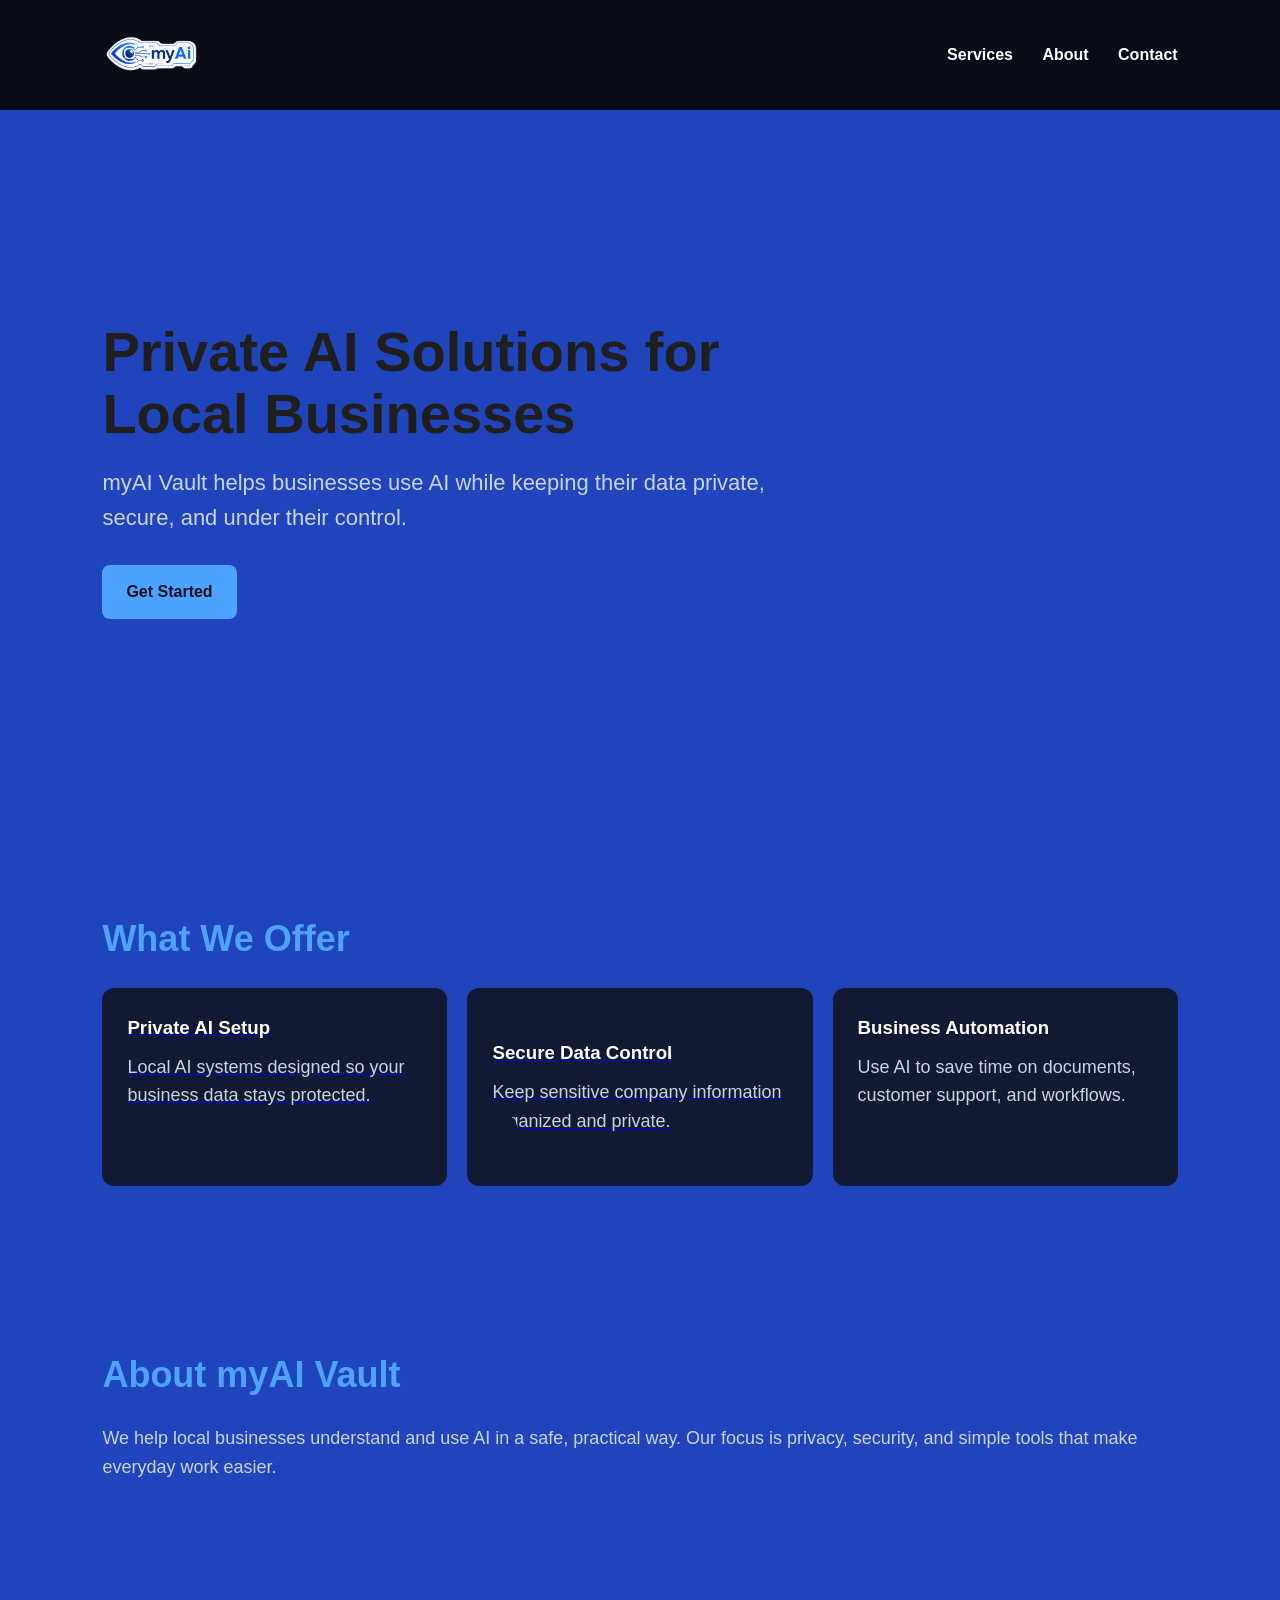
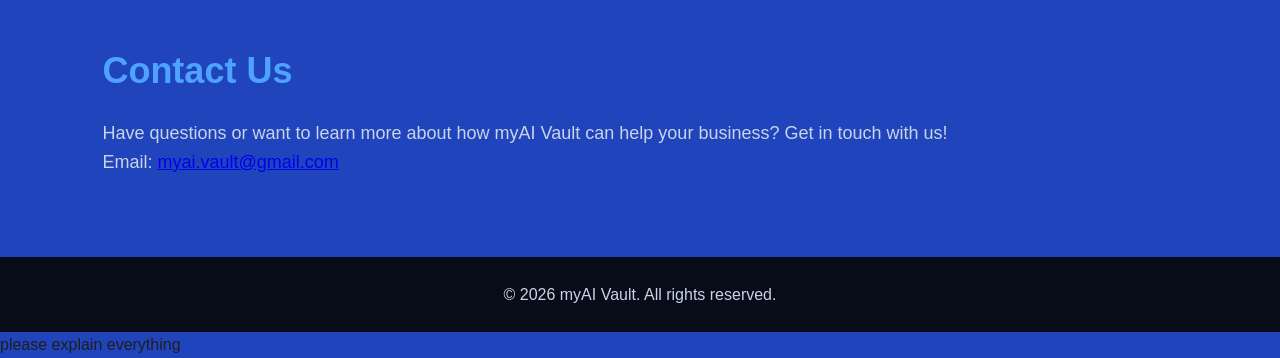
==== index.html @ fd5050d9 "created branch FinishingButtons" ====
<!DOCTYPE html>
<html lang="en">
  <head>
    <meta charset="UTF-8" />
    <meta name="viewport" content="width=device-width, initial-scale=1.0" />
    <title>myAI Vault</title>
    <link rel="stylesheet" href="style.css" />
  </head>

  <body>
    <header>
        <div class="logo-area">
          <img src="images/logo.png/Image 2 Jun 21, 2026, 12_37_47 PM.png" alt="myAI logo" />
        </div>
      

      <nav>
        <a href="#services">Services</a>
        <a href="#about">About</a>
        <a href="#contact">Contact</a>
      </nav>
    </header>

    <section class="hero">
      <h1>Private AI Solutions for Local Businesses</h1>
      <p>
        myAI Vault helps businesses use AI while keeping their data private,
        secure, and under their control.
      </p>
      <a href="#contact" class="button">Get Started</a>
    </section>

    <section id="services" class="section">
      <h2>What We Offer</h2>

      <div class="cards">
        <a href="Private_AI_Solutions.html" class="card card-button">
          <h3>Private AI Setup</h3>
          <p>Local AI systems designed so your business data stays protected.</p>
        </a>

        <div class="card">
         <a href="Secure_Data_Control.html" class="card card-button">
            <h3>Secure Data Control</h3>
            <p>Keep sensitive company information organized and private.</p>
        </a>
        </div>
        <div class="card">
          <h3>Business Automation</h3>
          <p>Use AI to save time on documents, customer support, and workflows.</p>
        </div>
      </div>
    </section>

    <section id="about" class="section">
      <h2>About myAI Vault</h2>
      <p>
        We help local businesses understand and use AI in a safe, practical way.
        Our focus is privacy, security, and simple tools that make everyday work
        easier.
      </p>
    </section>

    <section id="contact" class="section">
      <h2>Contact Us</h2>
      <p>
        Have questions or want to learn more about how myAI Vault can help your
        business? Get in touch with us!
      </p>

      <p>
        Email:
        <a href="mailto:myai.vault@gmail.com">myai.vault@gmail.com</a>
      </p>
    </section>

    <footer>
      <p>&copy; 2026 myAI Vault. All rights reserved.</p>
    </footer>
  </body>
</html> please explain everything
---- style.css ----
* {
  margin: 0;
  padding: 0;
  box-sizing: border-box;
}

body {
  background-color: #2044bb;
  color: rgb(32, 29, 29);
  font-family: Arial, sans-serif;
  line-height: 1.6;
}

header {
  height: 110px;  
  display: flex;
  justify-content: space-between;
  align-items: center;
  padding: 25px 8%;
  background-color: #080c18;
}

.logo {
  color: #4da3ff;
}

nav a {
  color: white;
  text-decoration: none;
  margin-left: 25px;
  font-weight: bold;
}

nav a:hover {
  color: #4da3ff;
}

.hero {
  min-height: 80vh;
  display: flex;
  flex-direction: column;
  justify-content: center;
  padding: 0 8%;
  max-width: 900px;
}

.hero h1 {
  font-size: 56px;
  line-height: 1.1;
  margin-bottom: 20px;
}

.hero p {
  font-size: 22px;
  color: #c8d4e8;
  margin-bottom: 30px;
}

.button {
  background-color: #4da3ff;
  color: #06101f;
  padding: 14px 24px;
  border-radius: 8px;
  text-decoration: none;
  font-weight: bold;
  width: fit-content;
}

.section {
  padding: 80px 8%;
}

.section h2 {
  font-size: 36px;
  color: #4da3ff;
  margin-bottom: 20px;
}

.cards {
  display: flex;
  gap: 20px;
  flex-wrap: wrap;
}

.card {
  background-color: #121a33;
  padding: 25px;
  border-radius: 12px;
  flex: 1;
  min-width: 250px;
}

.card h3 {
  color: white;
  margin-bottom: 10px;
}

.card p,
.section p {
  color: #c8d4e8;
  font-size: 18px;
}

footer {
  text-align: center;
  padding: 25px;
  background-color: #080c18;
  color: #c8d4e8;
}

.logo-area {
  display: flex;
  align-items: center;
  gap: 12px;
}

.logo-area img {
  width: 100px;
  height: auto;
  object-fit: contain;
}

.logo-area h2 {
  color: #4da3ff;
}
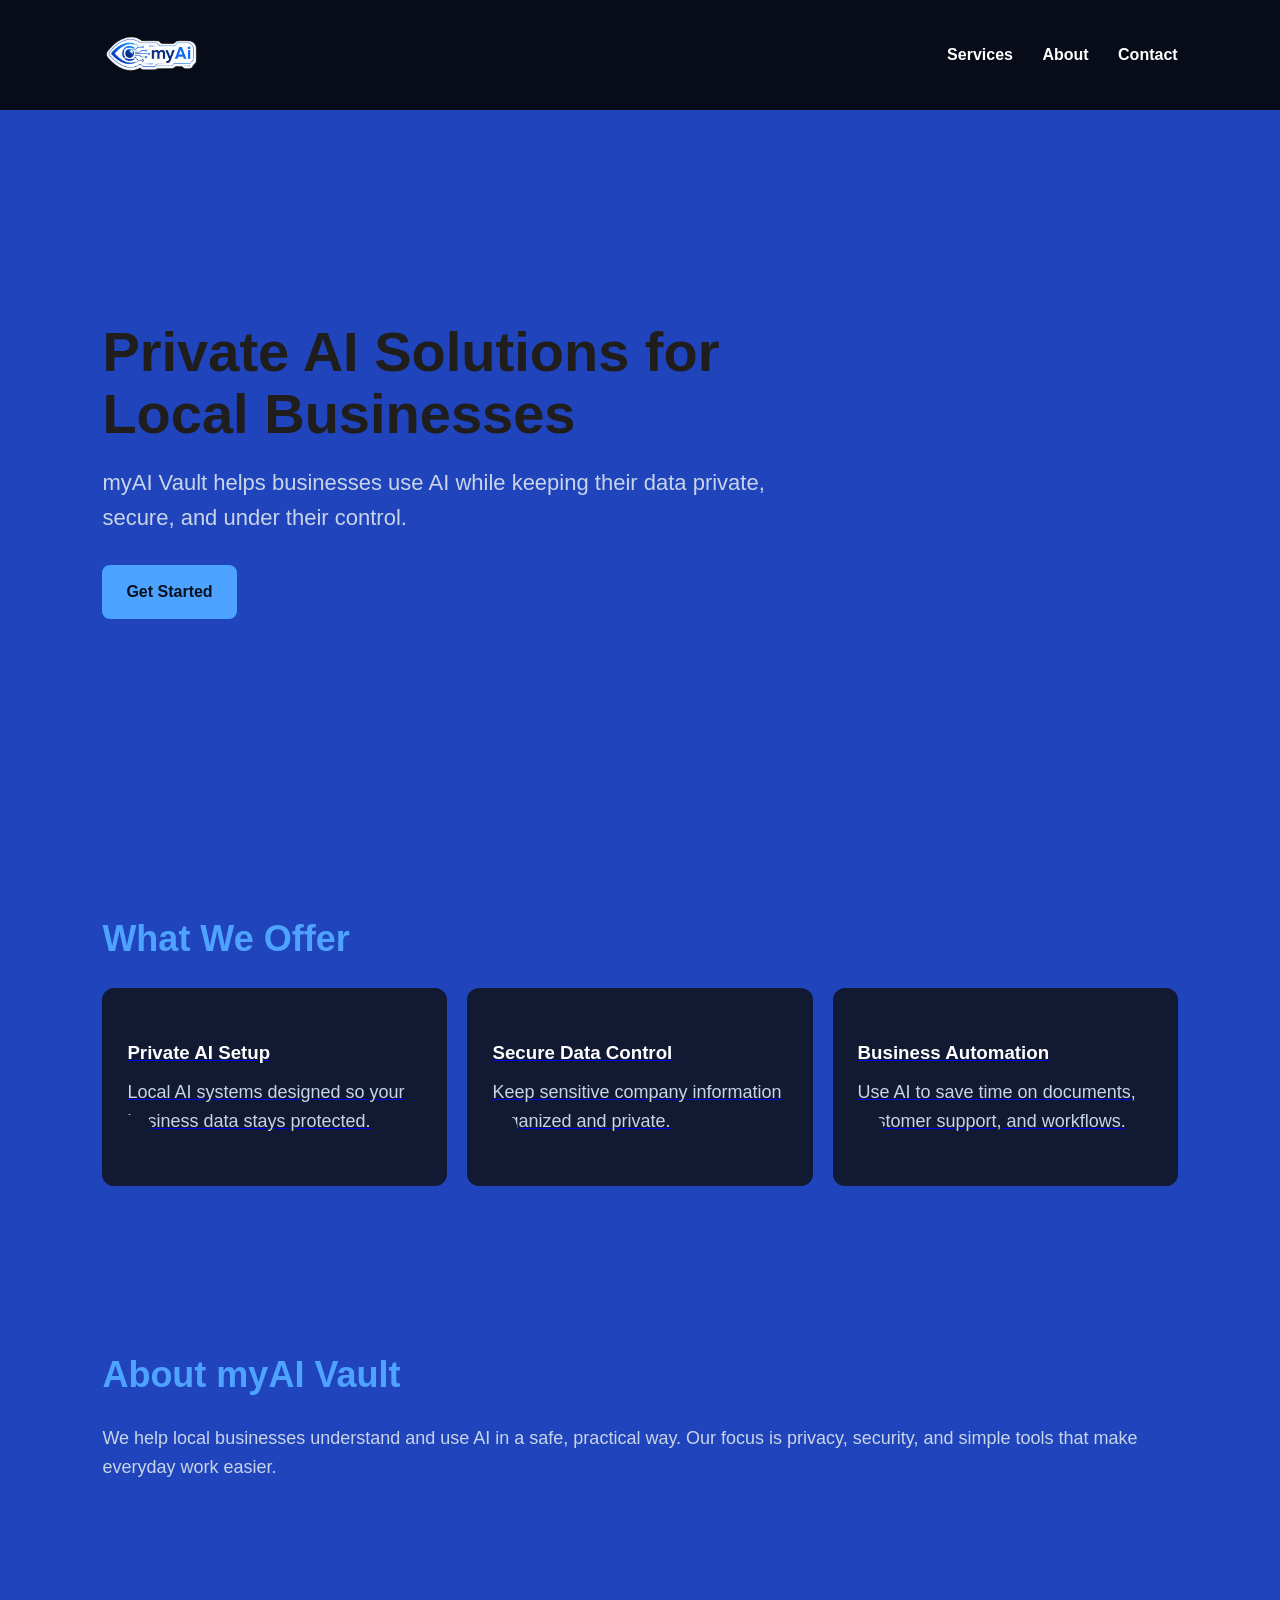
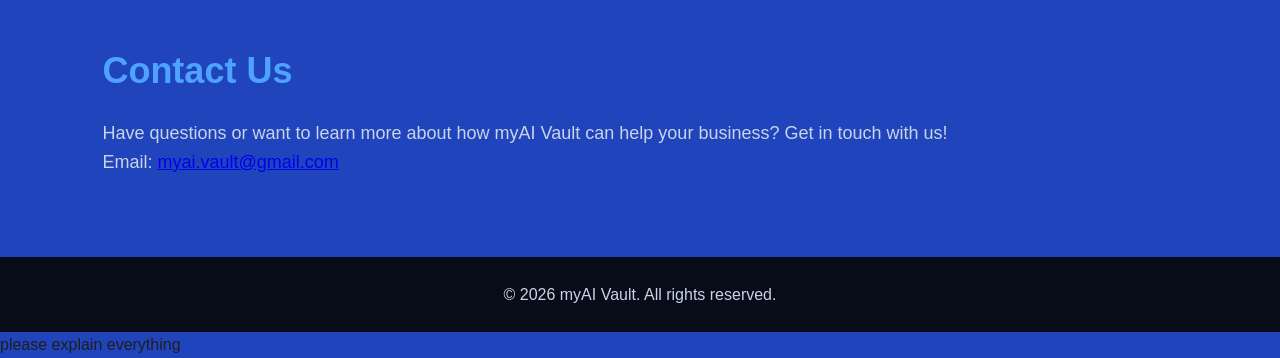
==== commit 671f6c1f: "finishing page updates" ====
--- a/index.html
+++ b/index.html
@@ -34,21 +34,26 @@
       <h2>What We Offer</h2>
 
       <div class="cards">
-        <a href="Private_AI_Solutions.html" class="card card-button">
-          <h3>Private AI Setup</h3>
-          <p>Local AI systems designed so your business data stays protected.</p>
-        </a>
+        <div class="card">
+          <a href="Private_AI_Solutions.html" class="card card-button">
+            <h3>Private AI Setup</h3>
+            <p>Local AI systems designed so your business data stays protected.</p>
+          </a>
+        </div>
 
         <div class="card">
          <a href="Secure_Data_Control.html" class="card card-button">
             <h3>Secure Data Control</h3>
             <p>Keep sensitive company information organized and private.</p>
-        </a>
+          </a>
         </div>
+        
         <div class="card">
-          <h3>Business Automation</h3>
-          <p>Use AI to save time on documents, customer support, and workflows.</p>
-        </div>
+          <a href="Business_Automation.html" class="card card-button">
+            <h3>Business Automation</h3>
+            <p>Use AI to save time on documents, customer support, and workflows.</p>
+          </a>
+      </div>
       </div>
     </section>
 
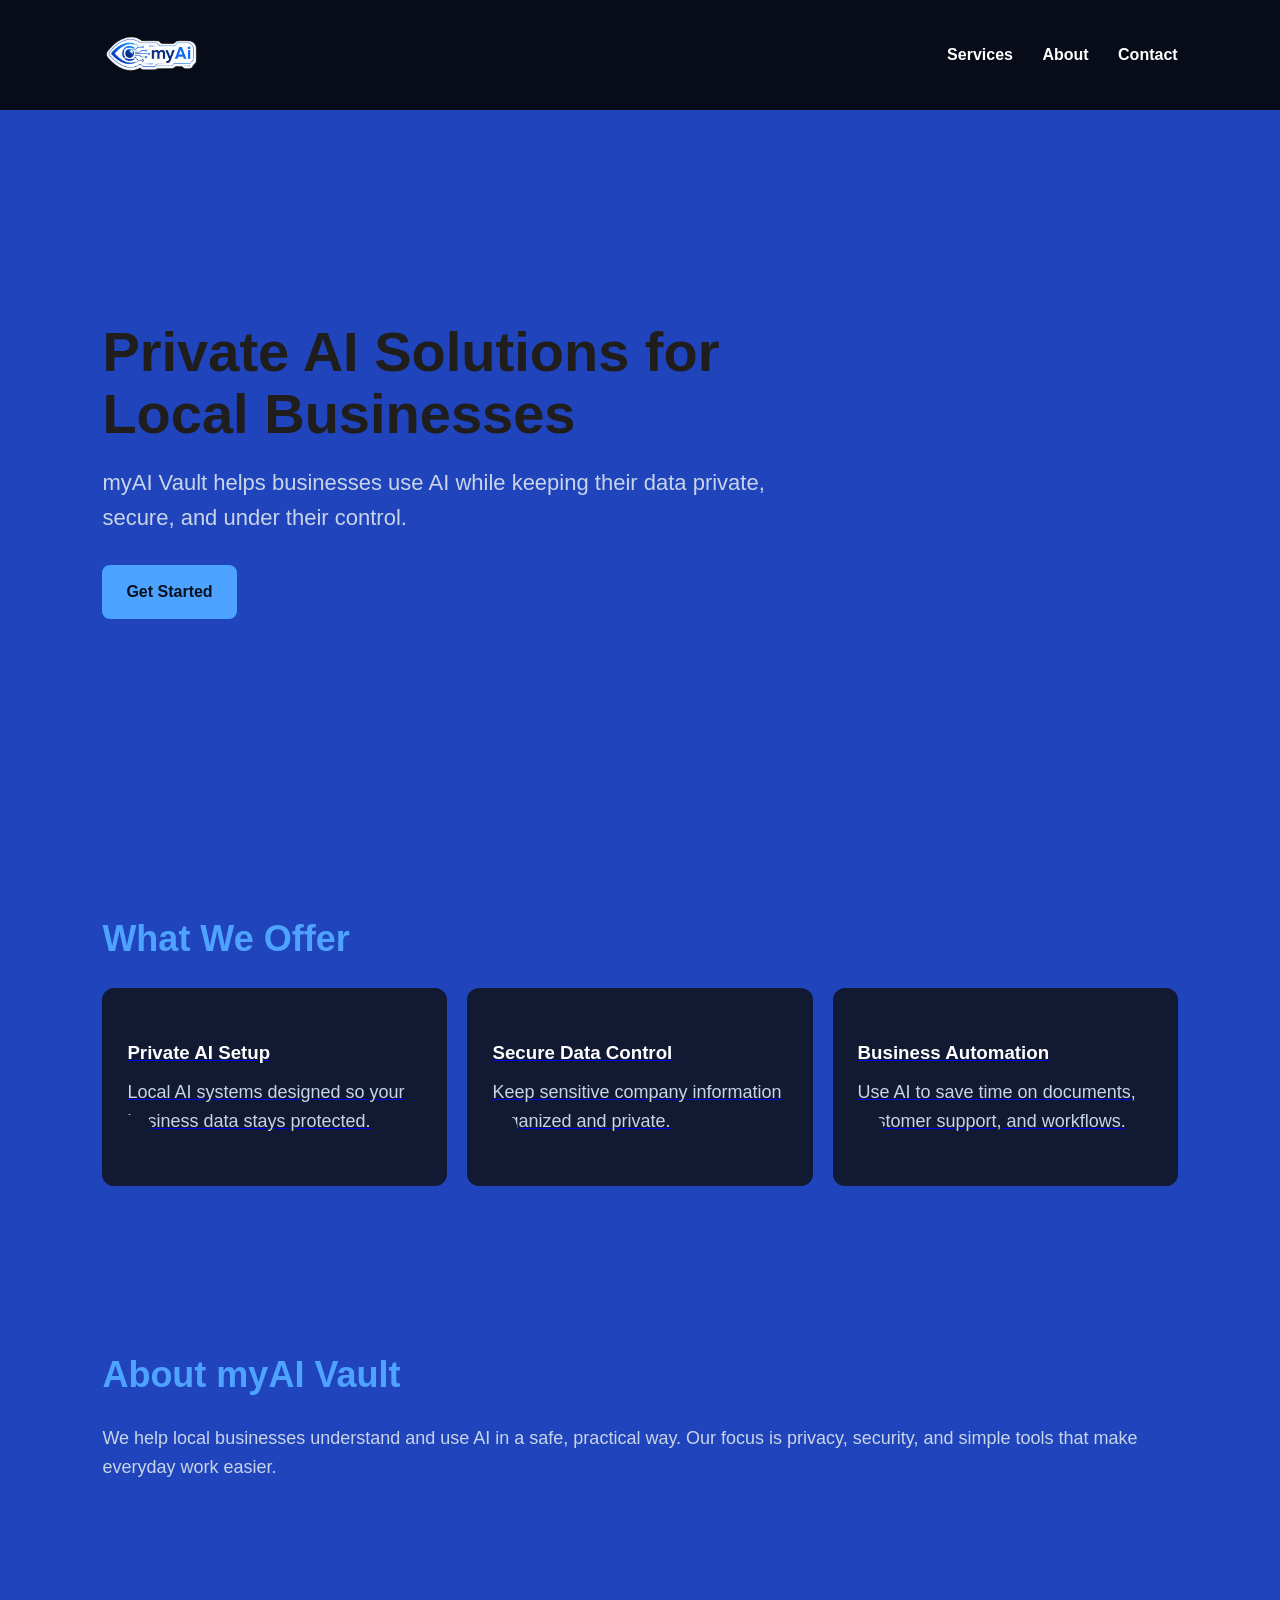
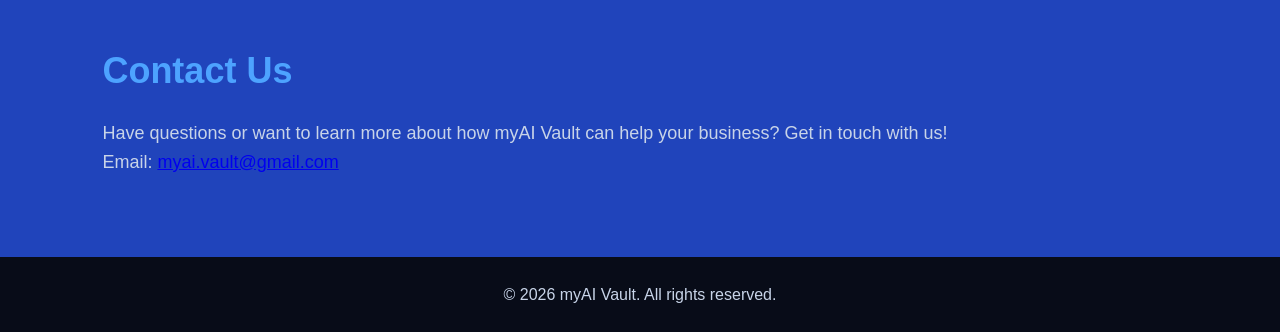
==== commit 43062194: "removing foot note" ====
--- a/index.html
+++ b/index.html
@@ -83,4 +83,4 @@
       <p>&copy; 2026 myAI Vault. All rights reserved.</p>
     </footer>
   </body>
-</html> please explain everything+</html> 
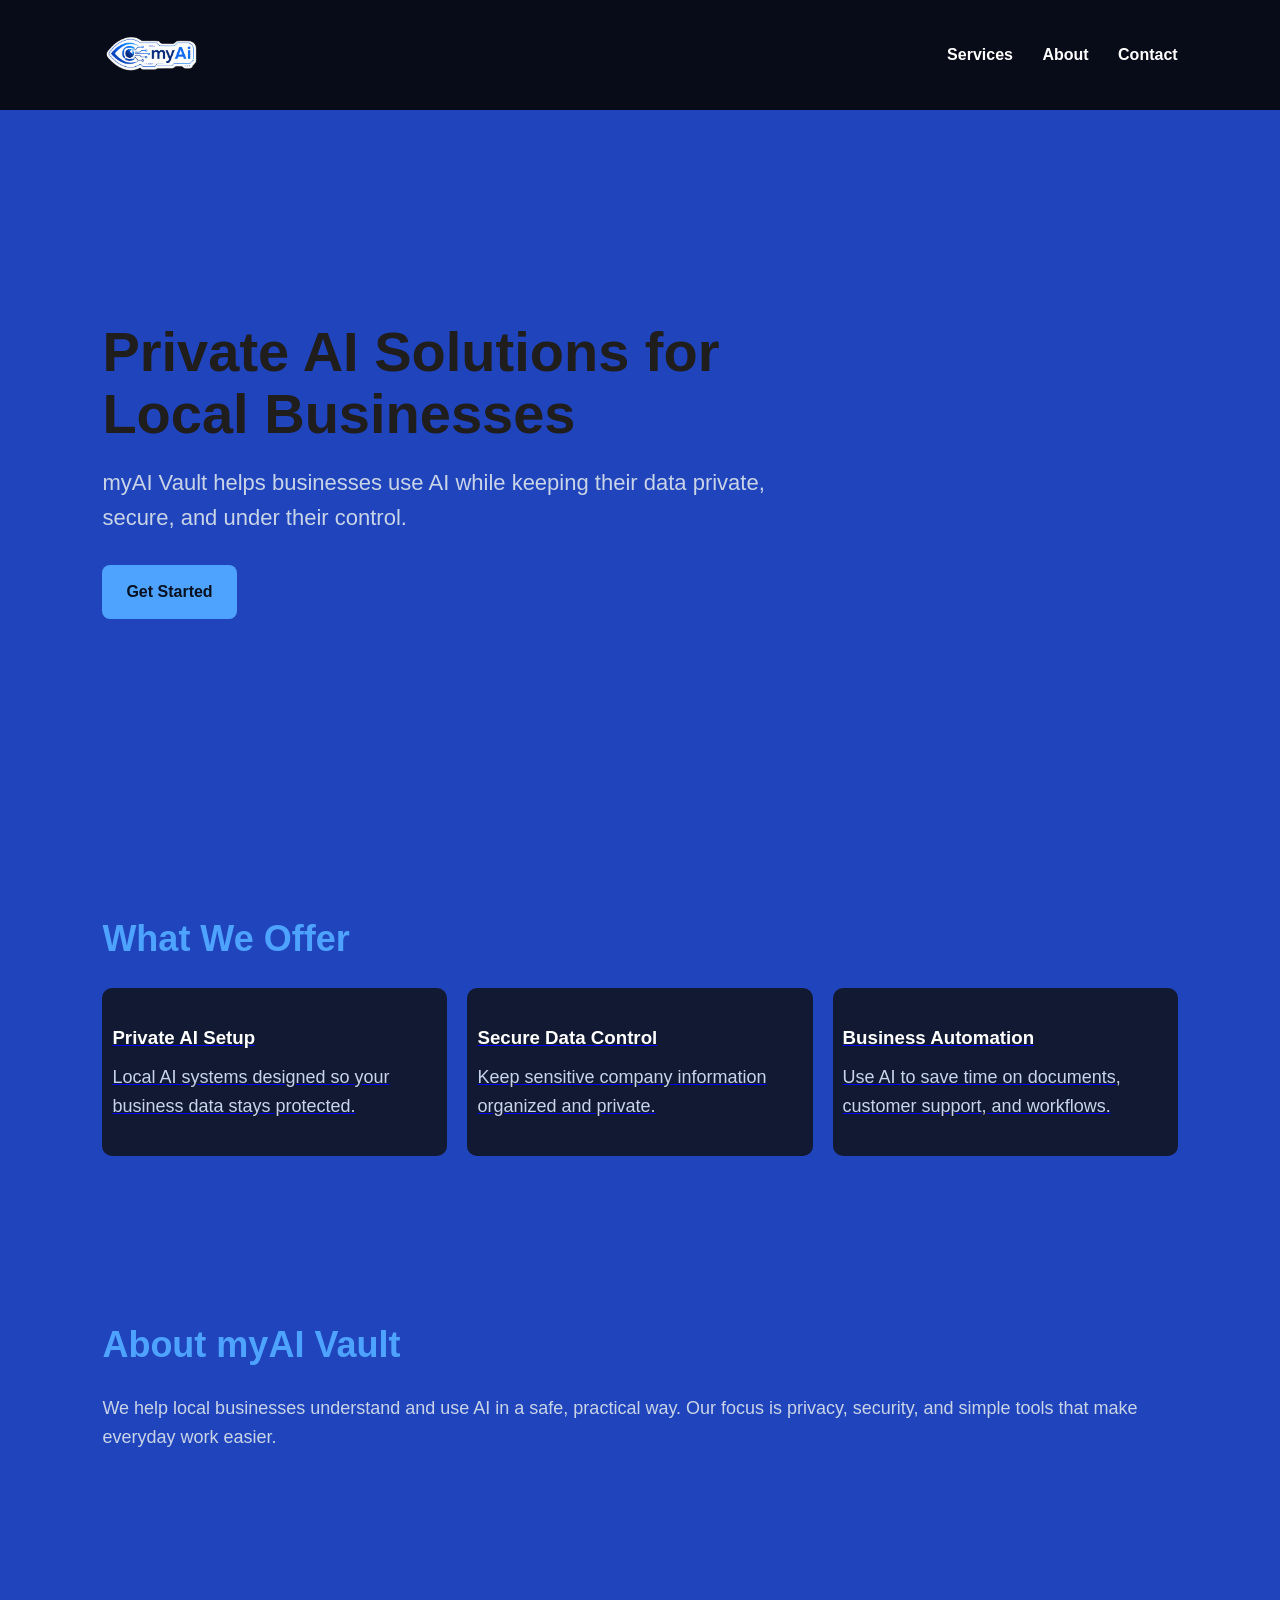
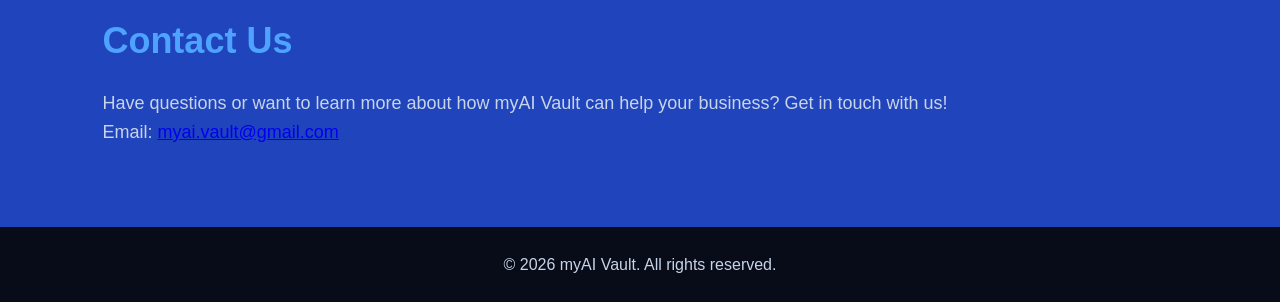
==== commit f8437fe3: ".cloud: padding 25 to 10 and border radius from 12 to 10" ====
--- a/index.html
+++ b/index.html
@@ -83,4 +83,4 @@
       <p>&copy; 2026 myAI Vault. All rights reserved.</p>
     </footer>
   </body>
-</html> +</html> 
--- a/style.css
+++ b/style.css
@@ -84,8 +84,8 @@
 
 .card {
   background-color: #121a33;
-  padding: 25px;
-  border-radius: 12px;
+  padding: 10px;
+  border-radius: 10px;
   flex: 1;
   min-width: 250px;
 }
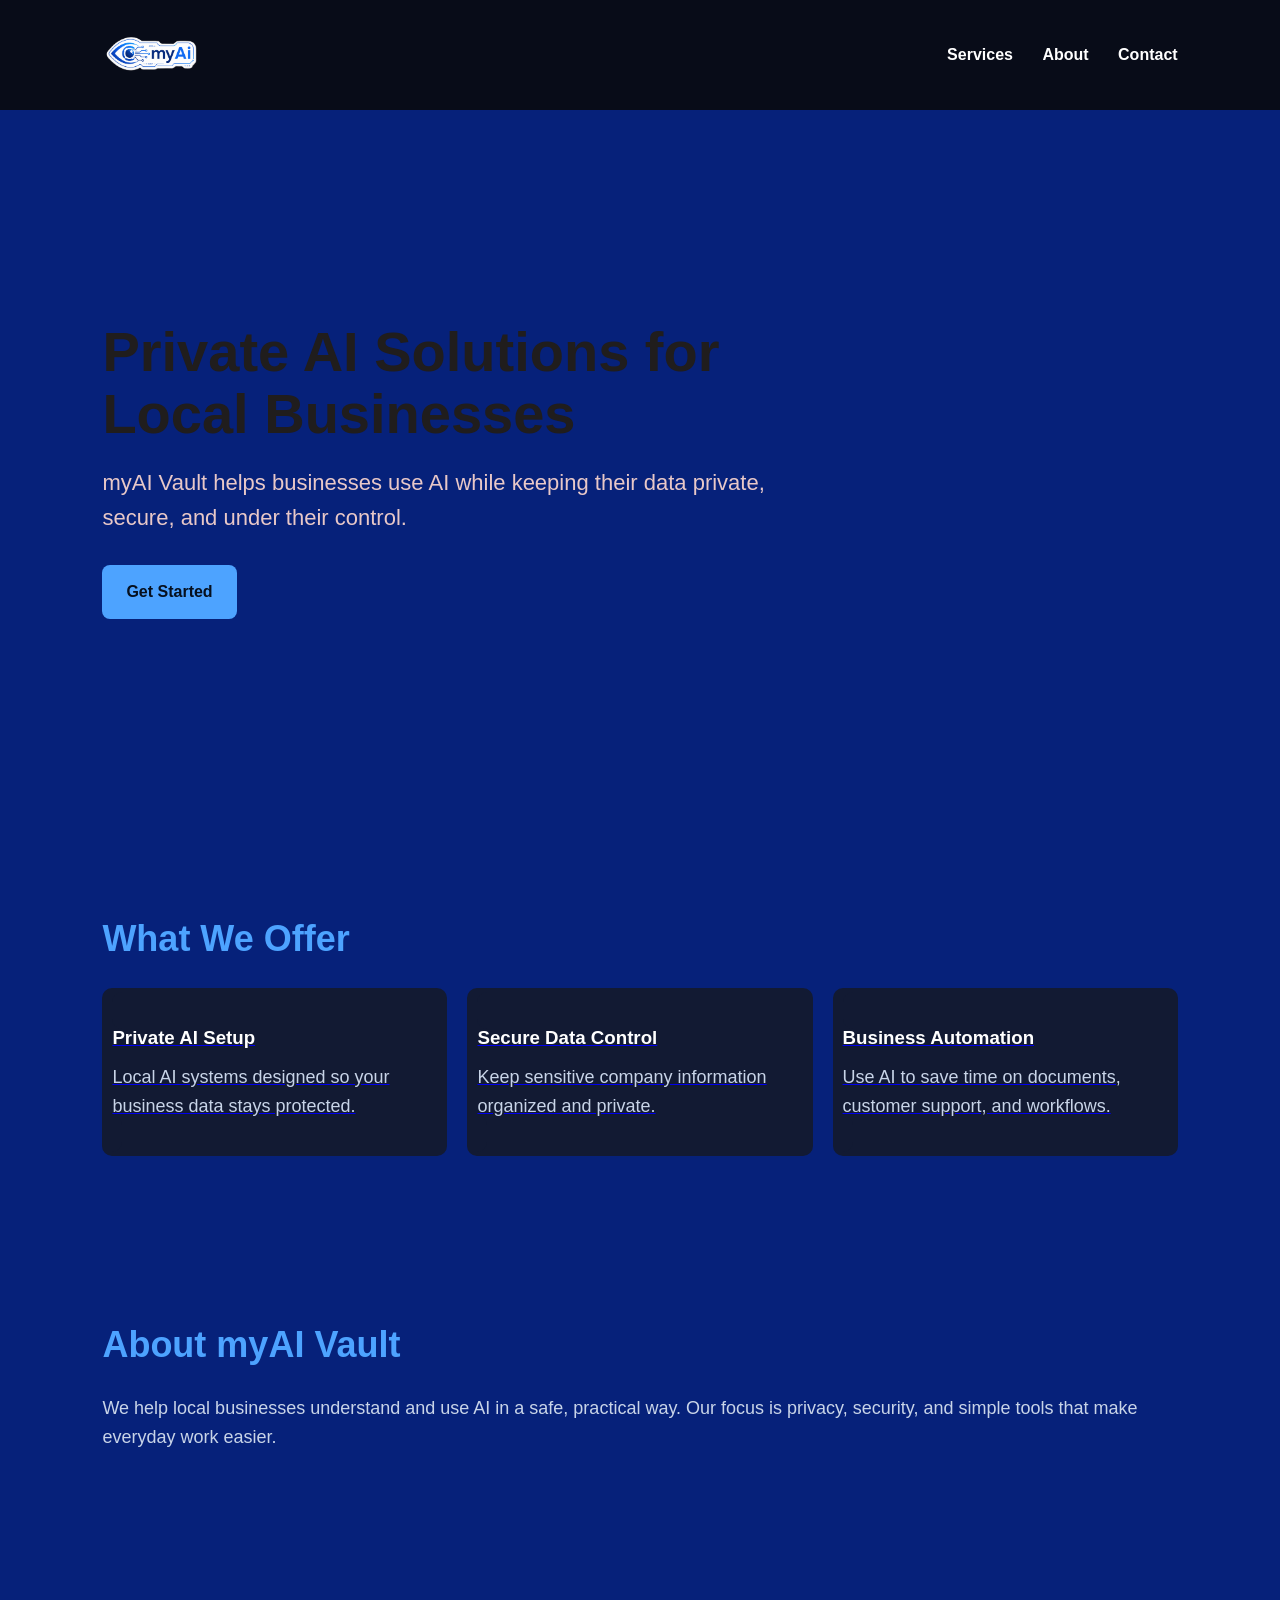
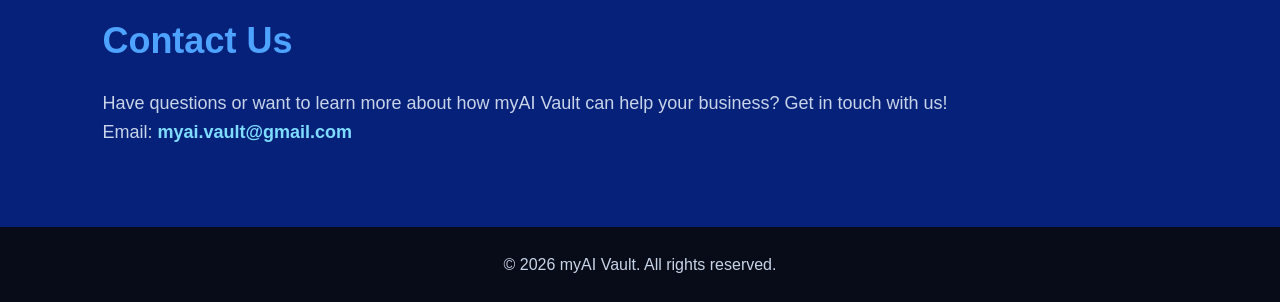
==== commit bf062480: "added WebPics and changed the color of the contact email" ====
--- a/index.html
+++ b/index.html
@@ -29,6 +29,7 @@
       </p>
       <a href="#contact" class="button">Get Started</a>
     </section>
+
 
     <section id="services" class="section">
       <h2>What We Offer</h2>
--- a/style.css
+++ b/style.css
@@ -5,7 +5,7 @@
 }
 
 body {
-  background-color: #2044bb;
+  background-color: #06217a;
   color: rgb(32, 29, 29);
   font-family: Arial, sans-serif;
   line-height: 1.6;
@@ -52,7 +52,7 @@
 
 .hero p {
   font-size: 22px;
-  color: #c8d4e8;
+  color: #e8c8c8;
   margin-bottom: 30px;
 }
 
@@ -122,4 +122,15 @@
 
 .logo-area h2 {
   color: #4da3ff;
+}
+
+#contact a {
+  color: #7ddcff;
+  font-weight: bold;
+  text-decoration: none;
+}
+
+#contact a:hover {
+  color: white;
+  text-decoration: underline;
 }
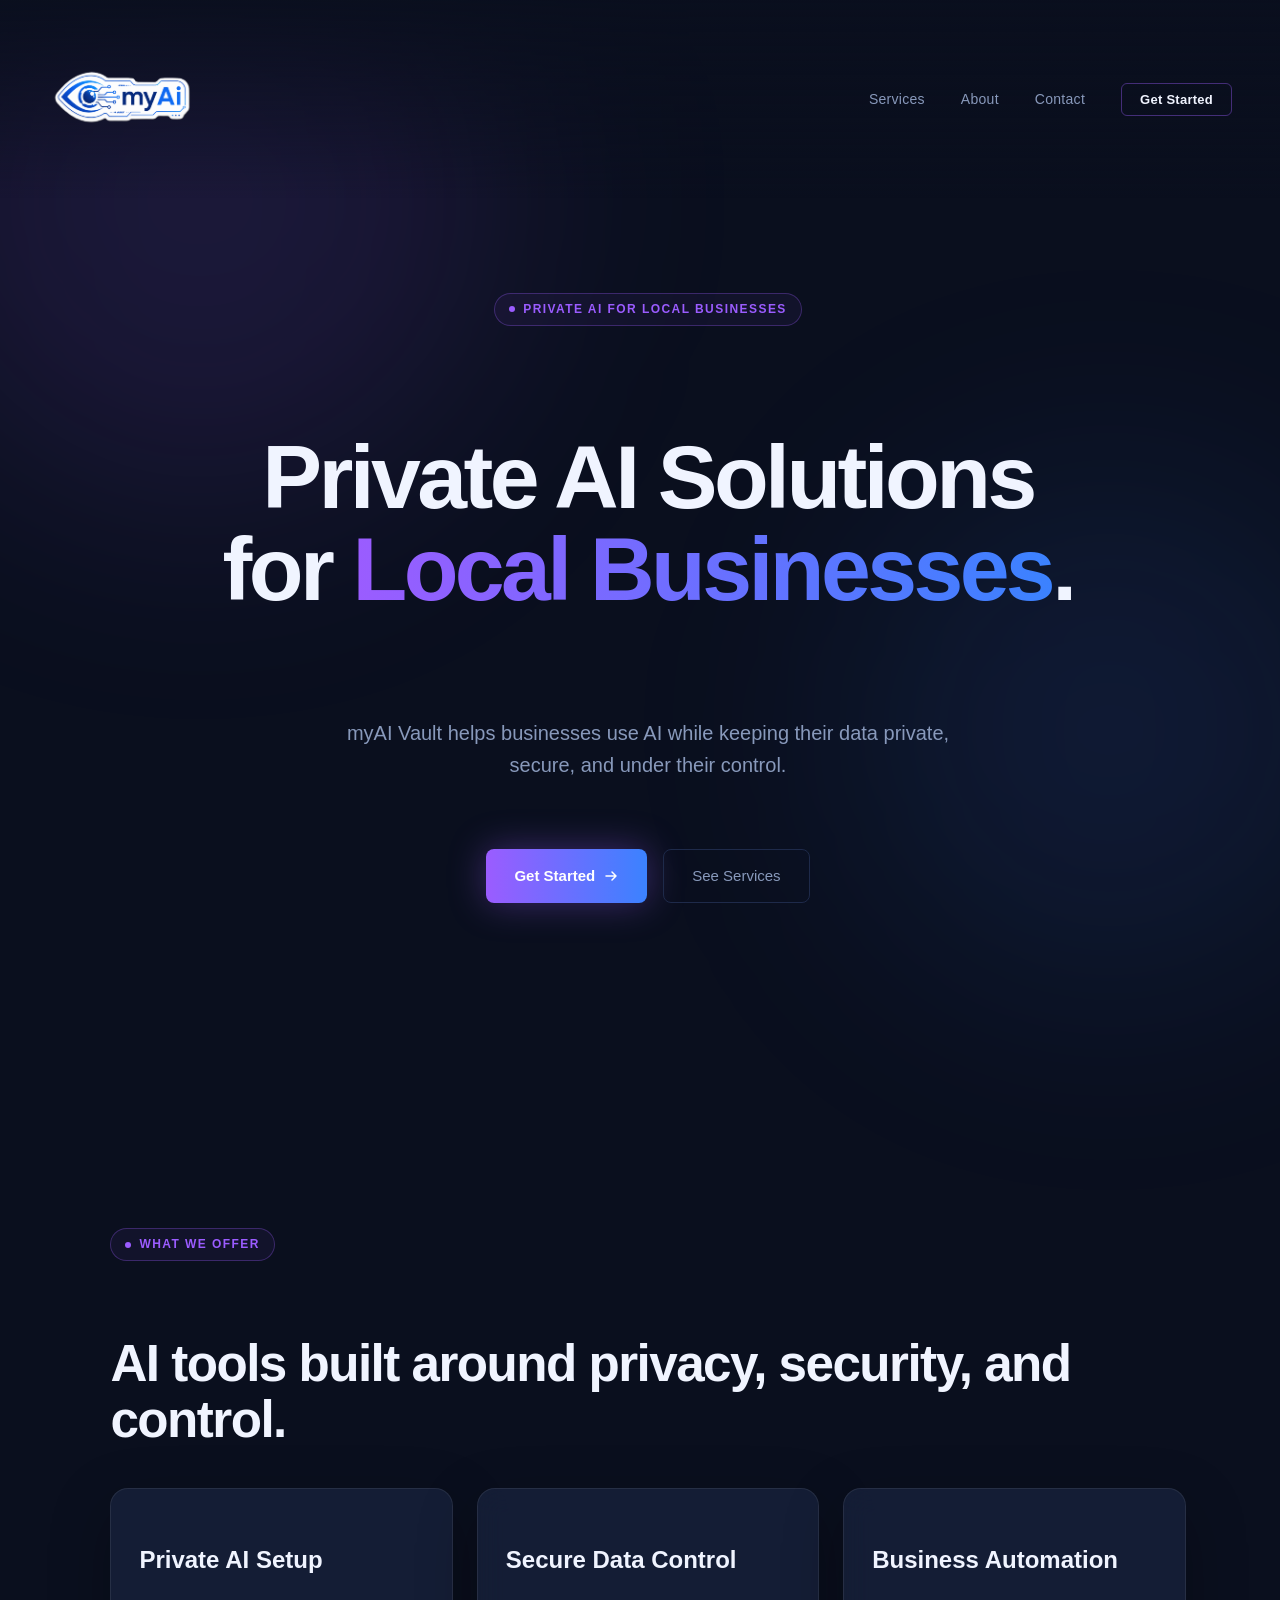
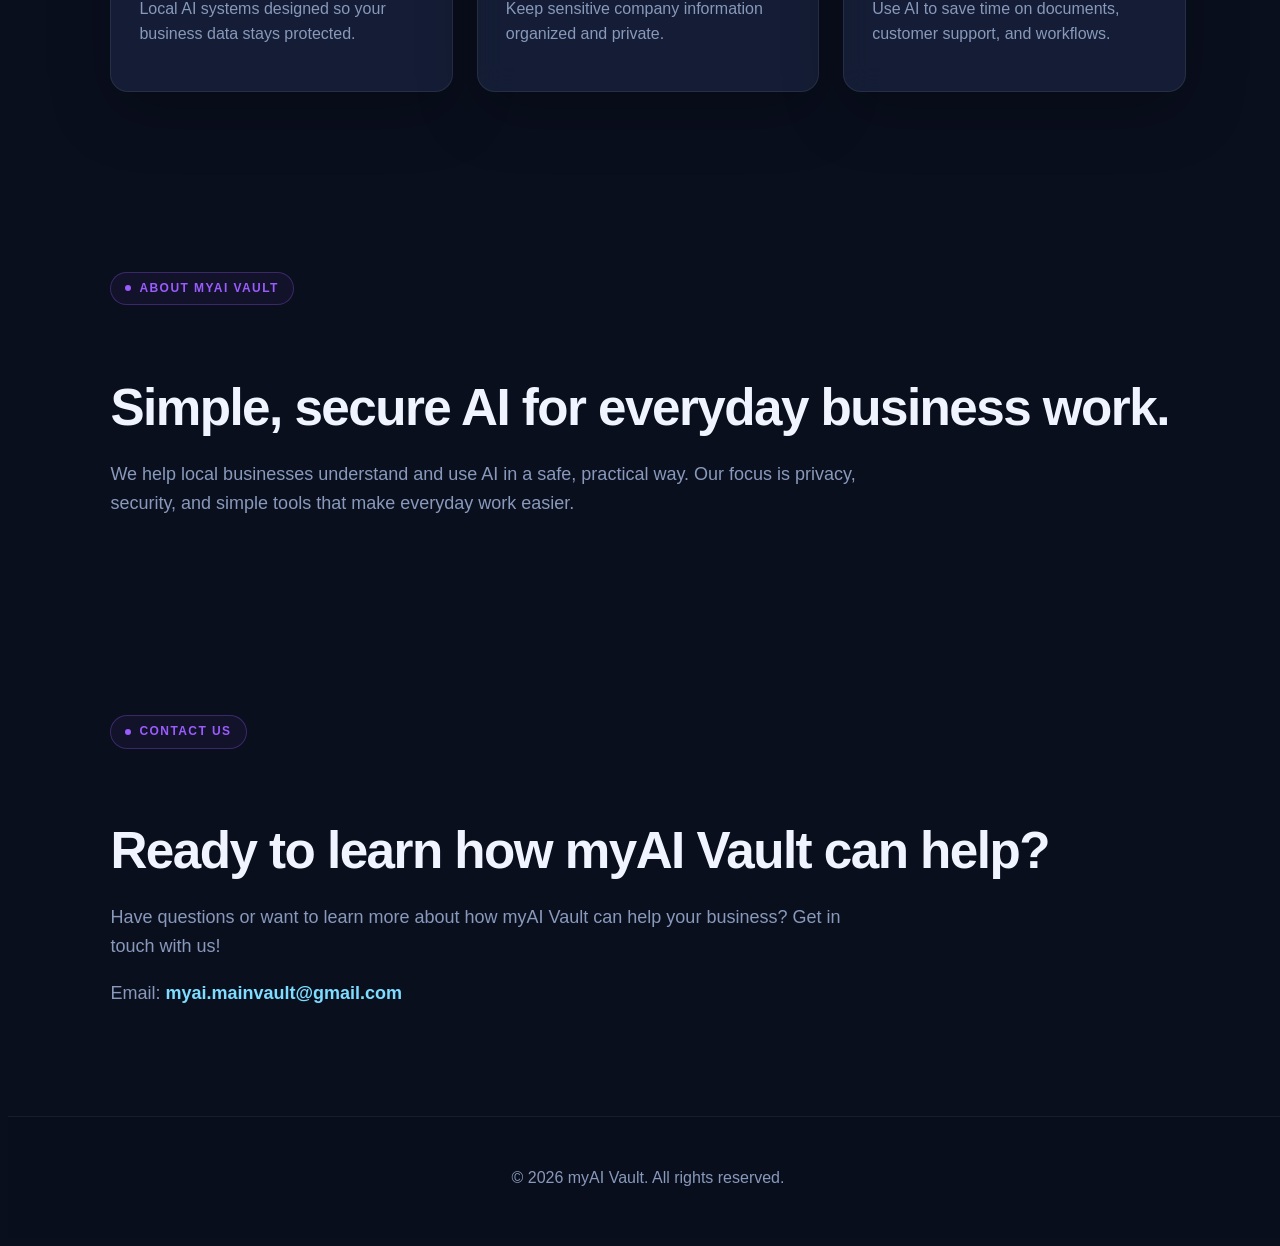
==== commit 7e89205d: "add pictures and new web design" ====
--- a/index.html
+++ b/index.html
@@ -3,63 +3,94 @@
   <head>
     <meta charset="UTF-8" />
     <meta name="viewport" content="width=device-width, initial-scale=1.0" />
-    <title>myAI Vault</title>
+    <title>myAI Vault - Think Faster</title>
     <link rel="stylesheet" href="style.css" />
   </head>
 
   <body>
-    <header>
-        <div class="logo-area">
-          <img src="images/logo.png/Image 2 Jun 21, 2026, 12_37_47 PM.png" alt="myAI logo" />
-        </div>
-      
+    <canvas id="c"></canvas>
 
-      <nav>
-        <a href="#services">Services</a>
-        <a href="#about">About</a>
-        <a href="#contact">Contact</a>
-      </nav>
-    </header>
+    <nav>
+      <div class="logo-area">
+        <img
+          src="images/logo.png/Image 2 Jun 21, 2026, 12_37_47 PM.png"
+          alt="myAI Vault logo"
+        />
+      </div>
+
+      <ul>
+        <li><a href="#services">Services</a></li>
+        <li><a href="#about">About</a></li>
+        <li><a href="#contact">Contact</a></li>
+        <li>
+          <a href="#contact" class="nav-cta">Get Started</a>
+        </li>
+      </ul>
+    </nav>
 
     <section class="hero">
-      <h1>Private AI Solutions for Local Businesses</h1>
-      <p>
+      <div class="eyebrow">Private AI for local businesses</div>
+
+      <h1>
+        Private AI Solutions<br />
+        for <em>Local Businesses</em>.
+      </h1>
+
+      <p class="sub">
         myAI Vault helps businesses use AI while keeping their data private,
         secure, and under their control.
       </p>
-      <a href="#contact" class="button">Get Started</a>
+
+      <div class="actions">
+        <a href="#contact" class="btn-primary">
+          Get Started
+          <svg width="16" height="16" viewBox="0 0 16 16" fill="none">
+            <path
+              d="M3 8h10M9 4l4 4-4 4"
+              stroke="currentColor"
+              stroke-width="1.5"
+              stroke-linecap="round"
+              stroke-linejoin="round"
+            />
+          </svg>
+        </a>
+
+        <a href="#services" class="btn-ghost">See Services</a>
+      </div>
     </section>
 
-
     <section id="services" class="section">
-      <h2>What We Offer</h2>
+      <div class="eyebrow">What We Offer</div>
+      <h2>AI tools built around privacy, security, and control.</h2>
 
       <div class="cards">
-        <div class="card">
-          <a href="Private_AI_Solutions.html" class="card card-button">
-            <h3>Private AI Setup</h3>
-            <p>Local AI systems designed so your business data stays protected.</p>
-          </a>
-        </div>
+        <a href="Private_AI_Solutions.html" class="card card-button">
+          <h3>Private AI Setup</h3>
+          <p>
+            Local AI systems designed so your business data stays protected.
+          </p>
+        </a>
 
-        <div class="card">
-         <a href="Secure_Data_Control.html" class="card card-button">
-            <h3>Secure Data Control</h3>
-            <p>Keep sensitive company information organized and private.</p>
-          </a>
-        </div>
-        
-        <div class="card">
-          <a href="Business_Automation.html" class="card card-button">
-            <h3>Business Automation</h3>
-            <p>Use AI to save time on documents, customer support, and workflows.</p>
-          </a>
-      </div>
+        <a href="Secure_Data_Control.html" class="card card-button">
+          <h3>Secure Data Control</h3>
+          <p>
+            Keep sensitive company information organized and private.
+          </p>
+        </a>
+
+        <a href="Business_Automation.html" class="card card-button">
+          <h3>Business Automation</h3>
+          <p>
+            Use AI to save time on documents, customer support, and workflows.
+          </p>
+        </a>
       </div>
     </section>
 
     <section id="about" class="section">
-      <h2>About myAI Vault</h2>
+      <div class="eyebrow">About myAI Vault</div>
+      <h2>Simple, secure AI for everyday business work.</h2>
+
       <p>
         We help local businesses understand and use AI in a safe, practical way.
         Our focus is privacy, security, and simple tools that make everyday work
@@ -68,7 +99,9 @@
     </section>
 
     <section id="contact" class="section">
-      <h2>Contact Us</h2>
+      <div class="eyebrow">Contact Us</div>
+      <h2>Ready to learn how myAI Vault can help?</h2>
+
       <p>
         Have questions or want to learn more about how myAI Vault can help your
         business? Get in touch with us!
@@ -76,12 +109,14 @@
 
       <p>
         Email:
-        <a href="mailto:myai.vault@gmail.com">myai.vault@gmail.com</a>
+        <a href="mailto:myai.mainSvault@gmail.com">myai.mainvault@gmail.com</a>
       </p>
     </section>
 
     <footer>
       <p>&copy; 2026 myAI Vault. All rights reserved.</p>
     </footer>
+
+    <script src="particles.js"></script>
   </body>
-</html> 
+</html>
--- a/style.css
+++ b/style.css
@@ -1,136 +1,400 @@
-* {
+d@import url("https://fonts.googleapis.com/css2?family=Inter:wght@300;400;500;600&family=Space+Grotesk:wght@400;500;700&display=swap");
+
+*,
+*::before,
+*::after {
+  box-sizing: border-box;
   margin: 0;
   padding: 0;
-  box-sizing: border-box;
-}
-
+}
+
+:root {
+  --navy: #0a0f1e;
+  --slate: #1e2a4a;
+  --blue: #3b82ff;
+  --purple: #9b5cff;
+  --blue-dim: rgba(59, 130, 255, 0.15);
+  --purple-dim: rgba(155, 92, 255, 0.15);
+  --white: #f0f4ff;
+  --muted: #8899bb;
+}
+
+html,
 body {
-  background-color: #06217a;
-  color: rgb(32, 29, 29);
-  font-family: Arial, sans-serif;
+  width: 100%;
+  min-height: 100%;
+  background: var(--navy);
+  color: var(--white);
+  font-family: "Inter", Arial, sans-serif;
   line-height: 1.6;
-}
-
-header {
-  height: 110px;  
-  display: flex;
+  overflow-x: hidden;
+  scroll-behavior: smooth;
+}
+
+/* Background glow */
+body::before,
+body::after {
+  content: "";
+  position: fixed;
+  border-radius: 50%;
+  filter: blur(120px);
+  pointer-events: none;
+  z-index: 0;
+}
+
+body::before {
+  width: 600px;
+  height: 600px;
+  background: rgba(155, 92, 255, 0.12);
+  top: -100px;
+  left: -100px;
+}
+
+body::after {
+  width: 500px;
+  height: 500px;
+  background: rgba(59, 130, 255, 0.1);
+  bottom: -80px;
+  right: -80px;
+}
+
+/* Moving background canvas */
+canvas {
+  position: fixed;
+  top: 0;
+  left: 0;
+  width: 100%;
+  height: 100%;
+  pointer-events: none;
+}
+
+/* Navigation */
+nav {
+  position: fixed;
+  top: 0;
+  left: 0;
+  right: 0;
+  z-index: 100;
+  display: flex;
+  align-items: center;
   justify-content: space-between;
-  align-items: center;
-  padding: 25px 8%;
-  background-color: #080c18;
-}
-
-.logo {
-  color: #4da3ff;
-}
-
-nav a {
-  color: white;
+  padding: 24px 48px;
+  background: linear-gradient(
+    to bottom,
+    rgba(10, 15, 30, 0.95) 0%,
+    rgba(10, 15, 30, 0.4) 60%,
+    transparent 100%
+  );
+}
+
+.logo-area {
+  display: flex;
+  align-items: center;
+}
+
+.logo-area img {
+  width: 150px;
+  height: auto;
+  object-fit: contain;
+}
+
+nav ul {
+  list-style: none;
+  display: flex;
+  align-items: center;
+  gap: 36px;
+}
+
+nav ul a {
+  color: var(--muted);
   text-decoration: none;
-  margin-left: 25px;
-  font-weight: bold;
-}
-
-nav a:hover {
-  color: #4da3ff;
-}
-
+  font-size: 14px;
+  font-weight: 500;
+  letter-spacing: 0.02em;
+  transition: color 0.2s;
+}
+
+nav ul a:hover {
+  color: var(--white);
+}
+
+.nav-cta {
+  font-size: 13px;
+  font-weight: 600;
+  color: var(--white) !important;
+  border: 1px solid rgba(155, 92, 255, 0.4);
+  padding: 8px 18px;
+  border-radius: 6px;
+  transition: border-color 0.2s, background 0.2s;
+}
+
+.nav-cta:hover {
+  border-color: var(--purple);
+  background: var(--purple-dim);
+}
+
+/* Hero section */
 .hero {
-  min-height: 80vh;
+  position: relative;
+  z-index: 10;
+  min-height: 100vh;
   display: flex;
   flex-direction: column;
+  align-items: center;
   justify-content: center;
-  padding: 0 8%;
+  text-align: center;
+  padding: 140px 24px 90px;
+}
+
+.eyebrow {
+  display: inline-flex;
+  align-items: center;
+  gap: 8px;
+  font-size: 12px;
+  font-weight: 600;
+  letter-spacing: 0.12em;
+  text-transform: uppercase;
+  color: var(--purple);
+  border: 1px solid rgba(155, 92, 255, 0.3);
+  padding: 6px 14px;
+  border-radius: 100px;
+  margin-bottom: 32px;
+  background: rgba(155, 92, 255, 0.06);
+  opacity: 0;
+  transform: translateY(12px);
+  animation: fadeUp 0.7s ease 0.2s forwards;
+}
+
+.eyebrow::before {
+  content: "";
+  width: 6px;
+  height: 6px;
+  border-radius: 50%;
+  background: var(--purple);
+  animation: pulse 2s infinite;
+}
+
+h1 {
+  font-family: "Space Grotesk", Arial, sans-serif;
+  font-size: clamp(48px, 7vw, 96px);
+  font-weight: 700;
+  line-height: 1.02;
+  letter-spacing: -0.04em;
   max-width: 900px;
-}
-
-.hero h1 {
-  font-size: 56px;
-  line-height: 1.1;
-  margin-bottom: 20px;
-}
-
-.hero p {
-  font-size: 22px;
-  color: #e8c8c8;
-  margin-bottom: 30px;
-}
-
-.button {
-  background-color: #4da3ff;
-  color: #06101f;
-  padding: 14px 24px;
+  opacity: 0;
+  transform: translateY(16px);
+  animation: fadeUp 0.8s ease 0.4s forwards;
+}
+
+h1 em {
+  font-style: normal;
+  background: linear-gradient(90deg, var(--purple) 0%, var(--blue) 100%);
+  -webkit-background-clip: text;
+  -webkit-text-fill-color: transparent;
+  background-clip: text;
+}
+
+.sub {
+  margin-top: 28px;
+  font-size: clamp(16px, 2vw, 20px);
+  font-weight: 300;
+  color: var(--muted);
+  line-height: 1.6;
+  max-width: 620px;
+  opacity: 0;
+  transform: translateY(12px);
+  animation: fadeUp 0.8s ease 0.6s forwards;
+}
+
+.actions {
+  margin-top: 48px;
+  display: flex;
+  gap: 16px;
+  flex-wrap: wrap;
+  justify-content: center;
+  opacity: 0;
+  transform: translateY(12px);
+  animation: fadeUp 0.8s ease 0.8s forwards;
+}
+
+.btn-primary {
+  display: inline-flex;
+  align-items: center;
+  gap: 8px;
+  background: linear-gradient(90deg, var(--purple) 0%, var(--blue) 100%);
+  color: #fff;
+  font-size: 15px;
+  font-weight: 600;
+  padding: 14px 28px;
   border-radius: 8px;
   text-decoration: none;
-  font-weight: bold;
-  width: fit-content;
-}
-
+  border: none;
+  cursor: pointer;
+  transition: opacity 0.2s, transform 0.2s;
+  box-shadow: 0 0 36px rgba(155, 92, 255, 0.35);
+}
+
+.btn-primary:hover {
+  opacity: 0.88;
+  transform: translateY(-1px);
+}
+
+.btn-ghost {
+  display: inline-flex;
+  align-items: center;
+  gap: 8px;
+  background: transparent;
+  color: var(--muted);
+  font-size: 15px;
+  font-weight: 500;
+  padding: 14px 28px;
+  border-radius: 8px;
+  text-decoration: none;
+  border: 1px solid var(--slate);
+  cursor: pointer;
+  transition: color 0.2s, border-color 0.2s;
+}
+
+.btn-ghost:hover {
+  color: var(--white);
+  border-color: var(--muted);
+}
+
+/* Main content sections */
 .section {
-  padding: 80px 8%;
+  position: relative;
+  z-index: 10;
+  padding: 90px 8%;
+  max-width: 1200px;
+  margin: 0 auto;
 }
 
 .section h2 {
-  font-size: 36px;
-  color: #4da3ff;
-  margin-bottom: 20px;
-}
-
+  font-family: "Space Grotesk", Arial, sans-serif;
+  font-size: clamp(32px, 4vw, 54px);
+  line-height: 1.1;
+  letter-spacing: -0.03em;
+  color: var(--white);
+  margin-bottom: 24px;
+}
+
+.section p {
+  color: var(--muted);
+  font-size: 18px;
+  max-width: 760px;
+}
+
+/* Service cards */
 .cards {
   display: flex;
-  gap: 20px;
+  gap: 24px;
   flex-wrap: wrap;
+  margin-top: 40px;
 }
 
 .card {
-  background-color: #121a33;
-  padding: 10px;
-  border-radius: 10px;
   flex: 1;
   min-width: 250px;
+  background: rgba(30, 42, 74, 0.55);
+  border: 1px solid rgba(255, 255, 255, 0.08);
+  border-radius: 18px;
+  padding: 28px;
+  backdrop-filter: blur(14px);
+  box-shadow: 0 20px 60px rgba(0, 0, 0, 0.25);
+}
+
+.card-button {
+  display: block;
+  text-decoration: none;
+  color: inherit;
+  transition: transform 0.2s, border-color 0.2s, background 0.2s;
+}
+
+.card-button:hover {
+  transform: translateY(-5px);
+  border-color: rgba(155, 92, 255, 0.45);
+  background: rgba(155, 92, 255, 0.12);
 }
 
 .card h3 {
-  color: white;
-  margin-bottom: 10px;
-}
-
-.card p,
-.section p {
-  color: #c8d4e8;
-  font-size: 18px;
-}
-
-footer {
-  text-align: center;
-  padding: 25px;
-  background-color: #080c18;
-  color: #c8d4e8;
-}
-
-.logo-area {
-  display: flex;
-  align-items: center;
-  gap: 12px;
-}
-
-.logo-area img {
-  width: 100px;
-  height: auto;
-  object-fit: contain;
-}
-
-.logo-area h2 {
-  color: #4da3ff;
-}
-
+  font-family: "Space Grotesk", Arial, sans-serif;
+  color: var(--white);
+  font-size: 24px;
+  margin-bottom: 12px;
+}
+
+.card p {
+  color: var(--muted);
+  font-size: 16px;
+}
+
+/* Contact links */
 #contact a {
   color: #7ddcff;
-  font-weight: bold;
+  font-weight: 700;
   text-decoration: none;
 }
 
 #contact a:hover {
-  color: white;
+  color: var(--white);
   text-decoration: underline;
+}
+
+/* Footer */
+footer {
+  position: relative;
+  z-index: 10;
+  text-align: center;
+  padding: 32px 24px;
+  border-top: 1px solid rgba(255, 255, 255, 0.06);
+  color: var(--muted);
+  background: rgba(10, 15, 30, 0.75);
+}
+
+/* Animations */
+@keyframes fadeUp {
+  to {
+    opacity: 1;
+    transform: translateY(0);
+  }
+}
+
+@keyframes pulse {
+  0%,
+  100% {
+    opacity: 1;
+    transform: scale(1);
+  }
+
+  50% {
+    opacity: 0.4;
+    transform: scale(0.75);
+  }
+}
+
+/* Phone/tablet layout */
+@media (max-width: 700px) {
+  nav {
+    padding: 18px 24px;
+  }
+
+  .logo-area img {
+    width: 115px;
+  }
+
+  nav ul {
+    display: none;
+  }
+
+  .hero {
+    padding-top: 120px;
+  }
+
+  .cards {
+    flex-direction: column;
+  }
+
+  .section {
+    padding: 70px 24px;
+  }
 }
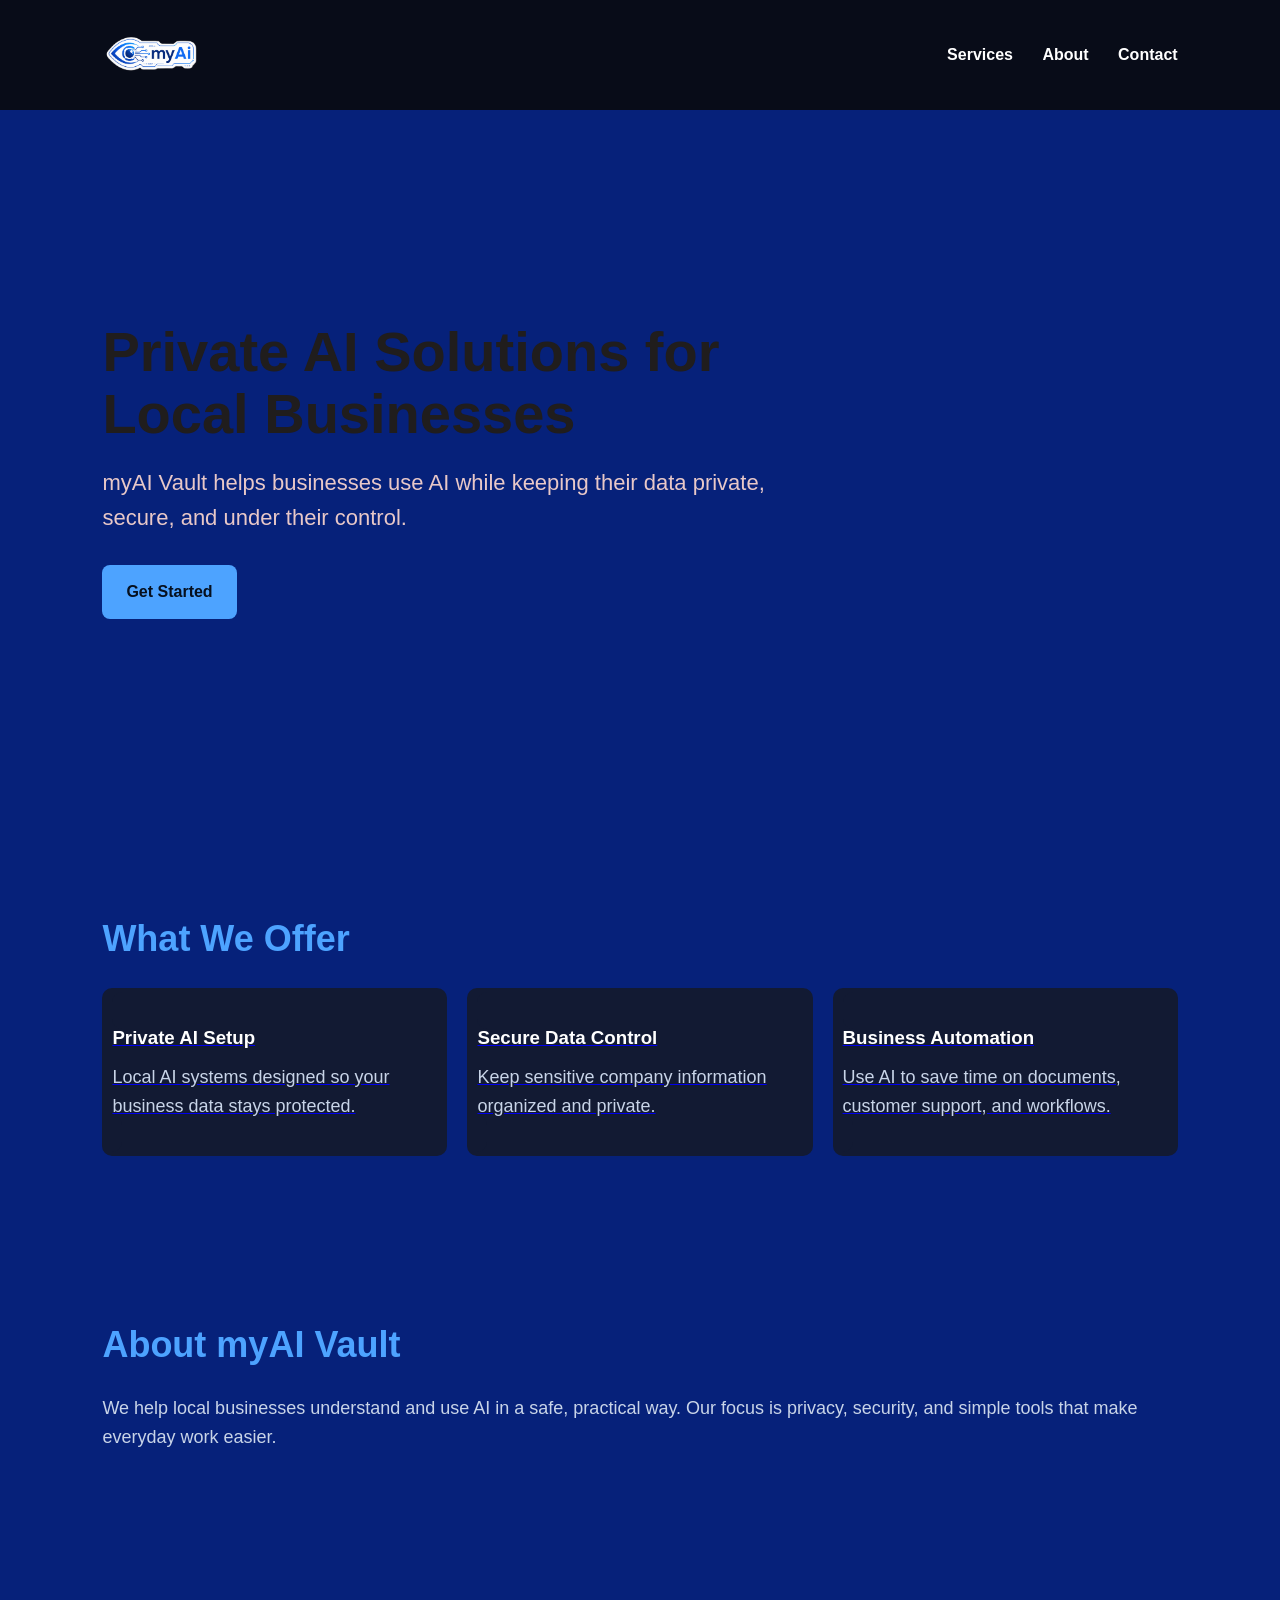
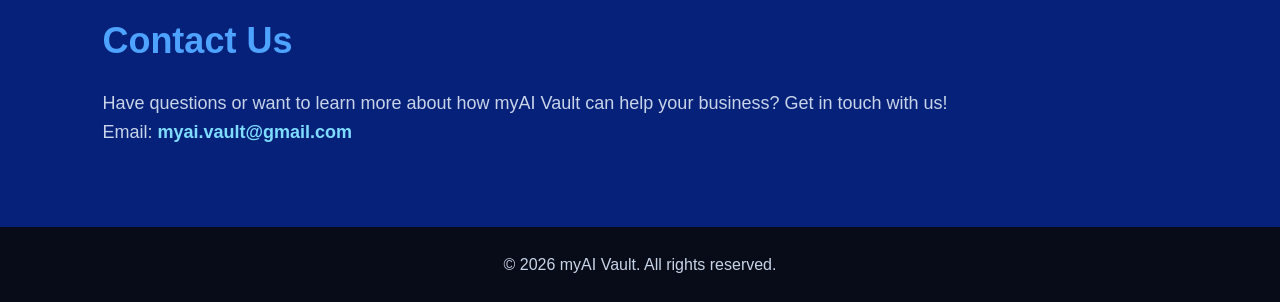
==== commit d1f4998d: "Update website files and old backup" ====
--- a/index.html
+++ b/index.html
@@ -3,94 +3,63 @@
   <head>
     <meta charset="UTF-8" />
     <meta name="viewport" content="width=device-width, initial-scale=1.0" />
-    <title>myAI Vault - Think Faster</title>
+    <title>myAI Vault</title>
     <link rel="stylesheet" href="style.css" />
   </head>
 
   <body>
-    <canvas id="c"></canvas>
+    <header>
+        <div class="logo-area">
+          <img src="images/logo.png/Image 2 Jun 21, 2026, 12_37_47 PM.png" alt="myAI logo" />
+        </div>
+      
 
-    <nav>
-      <div class="logo-area">
-        <img
-          src="images/logo.png/Image 2 Jun 21, 2026, 12_37_47 PM.png"
-          alt="myAI Vault logo"
-        />
-      </div>
-
-      <ul>
-        <li><a href="#services">Services</a></li>
-        <li><a href="#about">About</a></li>
-        <li><a href="#contact">Contact</a></li>
-        <li>
-          <a href="#contact" class="nav-cta">Get Started</a>
-        </li>
-      </ul>
-    </nav>
+      <nav>
+        <a href="#services">Services</a>
+        <a href="#about">About</a>
+        <a href="#contact">Contact</a>
+      </nav>
+    </header>
 
     <section class="hero">
-      <div class="eyebrow">Private AI for local businesses</div>
-
-      <h1>
-        Private AI Solutions<br />
-        for <em>Local Businesses</em>.
-      </h1>
-
-      <p class="sub">
+      <h1>Private AI Solutions for Local Businesses</h1>
+      <p>
         myAI Vault helps businesses use AI while keeping their data private,
         secure, and under their control.
       </p>
-
-      <div class="actions">
-        <a href="#contact" class="btn-primary">
-          Get Started
-          <svg width="16" height="16" viewBox="0 0 16 16" fill="none">
-            <path
-              d="M3 8h10M9 4l4 4-4 4"
-              stroke="currentColor"
-              stroke-width="1.5"
-              stroke-linecap="round"
-              stroke-linejoin="round"
-            />
-          </svg>
-        </a>
-
-        <a href="#services" class="btn-ghost">See Services</a>
-      </div>
+      <a href="#contact" class="button">Get Started</a>
     </section>
 
+
     <section id="services" class="section">
-      <div class="eyebrow">What We Offer</div>
-      <h2>AI tools built around privacy, security, and control.</h2>
+      <h2>What We Offer</h2>
 
       <div class="cards">
-        <a href="Private_AI_Solutions.html" class="card card-button">
-          <h3>Private AI Setup</h3>
-          <p>
-            Local AI systems designed so your business data stays protected.
-          </p>
-        </a>
+        <div class="card">
+          <a href="Private_AI_Solutions.html" class="card card-button">
+            <h3>Private AI Setup</h3>
+            <p>Local AI systems designed so your business data stays protected.</p>
+          </a>
+        </div>
 
-        <a href="Secure_Data_Control.html" class="card card-button">
-          <h3>Secure Data Control</h3>
-          <p>
-            Keep sensitive company information organized and private.
-          </p>
-        </a>
-
-        <a href="Business_Automation.html" class="card card-button">
-          <h3>Business Automation</h3>
-          <p>
-            Use AI to save time on documents, customer support, and workflows.
-          </p>
-        </a>
+        <div class="card">
+         <a href="Secure_Data_Control.html" class="card card-button">
+            <h3>Secure Data Control</h3>
+            <p>Keep sensitive company information organized and private.</p>
+          </a>
+        </div>
+        
+        <div class="card">
+          <a href="Business_Automation.html" class="card card-button">
+            <h3>Business Automation</h3>
+            <p>Use AI to save time on documents, customer support, and workflows.</p>
+          </a>
+      </div>
       </div>
     </section>
 
     <section id="about" class="section">
-      <div class="eyebrow">About myAI Vault</div>
-      <h2>Simple, secure AI for everyday business work.</h2>
-
+      <h2>About myAI Vault</h2>
       <p>
         We help local businesses understand and use AI in a safe, practical way.
         Our focus is privacy, security, and simple tools that make everyday work
@@ -99,9 +68,7 @@
     </section>
 
     <section id="contact" class="section">
-      <div class="eyebrow">Contact Us</div>
-      <h2>Ready to learn how myAI Vault can help?</h2>
-
+      <h2>Contact Us</h2>
       <p>
         Have questions or want to learn more about how myAI Vault can help your
         business? Get in touch with us!
@@ -109,14 +76,12 @@
 
       <p>
         Email:
-        <a href="mailto:myai.mainSvault@gmail.com">myai.mainvault@gmail.com</a>
+        <a href="mailto:myai.vault@gmail.com">myai.vault@gmail.com</a>
       </p>
     </section>
 
     <footer>
       <p>&copy; 2026 myAI Vault. All rights reserved.</p>
     </footer>
-
-    <script src="particles.js"></script>
   </body>
-</html>+</html> 
--- a/style.css
+++ b/style.css
@@ -1,400 +1,136 @@
-d@import url("https://fonts.googleapis.com/css2?family=Inter:wght@300;400;500;600&family=Space+Grotesk:wght@400;500;700&display=swap");
-
-*,
-*::before,
-*::after {
-  box-sizing: border-box;
+* {
   margin: 0;
   padding: 0;
+  box-sizing: border-box;
 }
 
-:root {
-  --navy: #0a0f1e;
-  --slate: #1e2a4a;
-  --blue: #3b82ff;
-  --purple: #9b5cff;
-  --blue-dim: rgba(59, 130, 255, 0.15);
-  --purple-dim: rgba(155, 92, 255, 0.15);
-  --white: #f0f4ff;
-  --muted: #8899bb;
+body {
+  background-color: #06217a;
+  color: rgb(32, 29, 29);
+  font-family: Arial, sans-serif;
+  line-height: 1.6;
 }
 
-html,
-body {
-  width: 100%;
-  min-height: 100%;
-  background: var(--navy);
-  color: var(--white);
-  font-family: "Inter", Arial, sans-serif;
-  line-height: 1.6;
-  overflow-x: hidden;
-  scroll-behavior: smooth;
+header {
+  height: 110px;  
+  display: flex;
+  justify-content: space-between;
+  align-items: center;
+  padding: 25px 8%;
+  background-color: #080c18;
 }
 
-/* Background glow */
-body::before,
-body::after {
-  content: "";
-  position: fixed;
-  border-radius: 50%;
-  filter: blur(120px);
-  pointer-events: none;
-  z-index: 0;
+.logo {
+  color: #4da3ff;
 }
 
-body::before {
-  width: 600px;
-  height: 600px;
-  background: rgba(155, 92, 255, 0.12);
-  top: -100px;
-  left: -100px;
+nav a {
+  color: white;
+  text-decoration: none;
+  margin-left: 25px;
+  font-weight: bold;
 }
 
-body::after {
-  width: 500px;
-  height: 500px;
-  background: rgba(59, 130, 255, 0.1);
-  bottom: -80px;
-  right: -80px;
+nav a:hover {
+  color: #4da3ff;
 }
 
-/* Moving background canvas */
-canvas {
-  position: fixed;
-  top: 0;
-  left: 0;
-  width: 100%;
-  height: 100%;
-  pointer-events: none;
+.hero {
+  min-height: 80vh;
+  display: flex;
+  flex-direction: column;
+  justify-content: center;
+  padding: 0 8%;
+  max-width: 900px;
 }
 
-/* Navigation */
-nav {
-  position: fixed;
-  top: 0;
-  left: 0;
-  right: 0;
-  z-index: 100;
+.hero h1 {
+  font-size: 56px;
+  line-height: 1.1;
+  margin-bottom: 20px;
+}
+
+.hero p {
+  font-size: 22px;
+  color: #e8c8c8;
+  margin-bottom: 30px;
+}
+
+.button {
+  background-color: #4da3ff;
+  color: #06101f;
+  padding: 14px 24px;
+  border-radius: 8px;
+  text-decoration: none;
+  font-weight: bold;
+  width: fit-content;
+}
+
+.section {
+  padding: 80px 8%;
+}
+
+.section h2 {
+  font-size: 36px;
+  color: #4da3ff;
+  margin-bottom: 20px;
+}
+
+.cards {
   display: flex;
-  align-items: center;
-  justify-content: space-between;
-  padding: 24px 48px;
-  background: linear-gradient(
-    to bottom,
-    rgba(10, 15, 30, 0.95) 0%,
-    rgba(10, 15, 30, 0.4) 60%,
-    transparent 100%
-  );
+  gap: 20px;
+  flex-wrap: wrap;
+}
+
+.card {
+  background-color: #121a33;
+  padding: 10px;
+  border-radius: 10px;
+  flex: 1;
+  min-width: 250px;
+}
+
+.card h3 {
+  color: white;
+  margin-bottom: 10px;
+}
+
+.card p,
+.section p {
+  color: #c8d4e8;
+  font-size: 18px;
+}
+
+footer {
+  text-align: center;
+  padding: 25px;
+  background-color: #080c18;
+  color: #c8d4e8;
 }
 
 .logo-area {
   display: flex;
   align-items: center;
+  gap: 12px;
 }
 
 .logo-area img {
-  width: 150px;
+  width: 100px;
   height: auto;
   object-fit: contain;
 }
 
-nav ul {
-  list-style: none;
-  display: flex;
-  align-items: center;
-  gap: 36px;
+.logo-area h2 {
+  color: #4da3ff;
 }
 
-nav ul a {
-  color: var(--muted);
-  text-decoration: none;
-  font-size: 14px;
-  font-weight: 500;
-  letter-spacing: 0.02em;
-  transition: color 0.2s;
-}
-
-nav ul a:hover {
-  color: var(--white);
-}
-
-.nav-cta {
-  font-size: 13px;
-  font-weight: 600;
-  color: var(--white) !important;
-  border: 1px solid rgba(155, 92, 255, 0.4);
-  padding: 8px 18px;
-  border-radius: 6px;
-  transition: border-color 0.2s, background 0.2s;
-}
-
-.nav-cta:hover {
-  border-color: var(--purple);
-  background: var(--purple-dim);
-}
-
-/* Hero section */
-.hero {
-  position: relative;
-  z-index: 10;
-  min-height: 100vh;
-  display: flex;
-  flex-direction: column;
-  align-items: center;
-  justify-content: center;
-  text-align: center;
-  padding: 140px 24px 90px;
-}
-
-.eyebrow {
-  display: inline-flex;
-  align-items: center;
-  gap: 8px;
-  font-size: 12px;
-  font-weight: 600;
-  letter-spacing: 0.12em;
-  text-transform: uppercase;
-  color: var(--purple);
-  border: 1px solid rgba(155, 92, 255, 0.3);
-  padding: 6px 14px;
-  border-radius: 100px;
-  margin-bottom: 32px;
-  background: rgba(155, 92, 255, 0.06);
-  opacity: 0;
-  transform: translateY(12px);
-  animation: fadeUp 0.7s ease 0.2s forwards;
-}
-
-.eyebrow::before {
-  content: "";
-  width: 6px;
-  height: 6px;
-  border-radius: 50%;
-  background: var(--purple);
-  animation: pulse 2s infinite;
-}
-
-h1 {
-  font-family: "Space Grotesk", Arial, sans-serif;
-  font-size: clamp(48px, 7vw, 96px);
-  font-weight: 700;
-  line-height: 1.02;
-  letter-spacing: -0.04em;
-  max-width: 900px;
-  opacity: 0;
-  transform: translateY(16px);
-  animation: fadeUp 0.8s ease 0.4s forwards;
-}
-
-h1 em {
-  font-style: normal;
-  background: linear-gradient(90deg, var(--purple) 0%, var(--blue) 100%);
-  -webkit-background-clip: text;
-  -webkit-text-fill-color: transparent;
-  background-clip: text;
-}
-
-.sub {
-  margin-top: 28px;
-  font-size: clamp(16px, 2vw, 20px);
-  font-weight: 300;
-  color: var(--muted);
-  line-height: 1.6;
-  max-width: 620px;
-  opacity: 0;
-  transform: translateY(12px);
-  animation: fadeUp 0.8s ease 0.6s forwards;
-}
-
-.actions {
-  margin-top: 48px;
-  display: flex;
-  gap: 16px;
-  flex-wrap: wrap;
-  justify-content: center;
-  opacity: 0;
-  transform: translateY(12px);
-  animation: fadeUp 0.8s ease 0.8s forwards;
-}
-
-.btn-primary {
-  display: inline-flex;
-  align-items: center;
-  gap: 8px;
-  background: linear-gradient(90deg, var(--purple) 0%, var(--blue) 100%);
-  color: #fff;
-  font-size: 15px;
-  font-weight: 600;
-  padding: 14px 28px;
-  border-radius: 8px;
-  text-decoration: none;
-  border: none;
-  cursor: pointer;
-  transition: opacity 0.2s, transform 0.2s;
-  box-shadow: 0 0 36px rgba(155, 92, 255, 0.35);
-}
-
-.btn-primary:hover {
-  opacity: 0.88;
-  transform: translateY(-1px);
-}
-
-.btn-ghost {
-  display: inline-flex;
-  align-items: center;
-  gap: 8px;
-  background: transparent;
-  color: var(--muted);
-  font-size: 15px;
-  font-weight: 500;
-  padding: 14px 28px;
-  border-radius: 8px;
-  text-decoration: none;
-  border: 1px solid var(--slate);
-  cursor: pointer;
-  transition: color 0.2s, border-color 0.2s;
-}
-
-.btn-ghost:hover {
-  color: var(--white);
-  border-color: var(--muted);
-}
-
-/* Main content sections */
-.section {
-  position: relative;
-  z-index: 10;
-  padding: 90px 8%;
-  max-width: 1200px;
-  margin: 0 auto;
-}
-
-.section h2 {
-  font-family: "Space Grotesk", Arial, sans-serif;
-  font-size: clamp(32px, 4vw, 54px);
-  line-height: 1.1;
-  letter-spacing: -0.03em;
-  color: var(--white);
-  margin-bottom: 24px;
-}
-
-.section p {
-  color: var(--muted);
-  font-size: 18px;
-  max-width: 760px;
-}
-
-/* Service cards */
-.cards {
-  display: flex;
-  gap: 24px;
-  flex-wrap: wrap;
-  margin-top: 40px;
-}
-
-.card {
-  flex: 1;
-  min-width: 250px;
-  background: rgba(30, 42, 74, 0.55);
-  border: 1px solid rgba(255, 255, 255, 0.08);
-  border-radius: 18px;
-  padding: 28px;
-  backdrop-filter: blur(14px);
-  box-shadow: 0 20px 60px rgba(0, 0, 0, 0.25);
-}
-
-.card-button {
-  display: block;
-  text-decoration: none;
-  color: inherit;
-  transition: transform 0.2s, border-color 0.2s, background 0.2s;
-}
-
-.card-button:hover {
-  transform: translateY(-5px);
-  border-color: rgba(155, 92, 255, 0.45);
-  background: rgba(155, 92, 255, 0.12);
-}
-
-.card h3 {
-  font-family: "Space Grotesk", Arial, sans-serif;
-  color: var(--white);
-  font-size: 24px;
-  margin-bottom: 12px;
-}
-
-.card p {
-  color: var(--muted);
-  font-size: 16px;
-}
-
-/* Contact links */
 #contact a {
   color: #7ddcff;
-  font-weight: 700;
+  font-weight: bold;
   text-decoration: none;
 }
 
 #contact a:hover {
-  color: var(--white);
+  color: white;
   text-decoration: underline;
-}
-
-/* Footer */
-footer {
-  position: relative;
-  z-index: 10;
-  text-align: center;
-  padding: 32px 24px;
-  border-top: 1px solid rgba(255, 255, 255, 0.06);
-  color: var(--muted);
-  background: rgba(10, 15, 30, 0.75);
-}
-
-/* Animations */
-@keyframes fadeUp {
-  to {
-    opacity: 1;
-    transform: translateY(0);
-  }
-}
-
-@keyframes pulse {
-  0%,
-  100% {
-    opacity: 1;
-    transform: scale(1);
-  }
-
-  50% {
-    opacity: 0.4;
-    transform: scale(0.75);
-  }
-}
-
-/* Phone/tablet layout */
-@media (max-width: 700px) {
-  nav {
-    padding: 18px 24px;
-  }
-
-  .logo-area img {
-    width: 115px;
-  }
-
-  nav ul {
-    display: none;
-  }
-
-  .hero {
-    padding-top: 120px;
-  }
-
-  .cards {
-    flex-direction: column;
-  }
-
-  .section {
-    padding: 70px 24px;
-  }
 }
